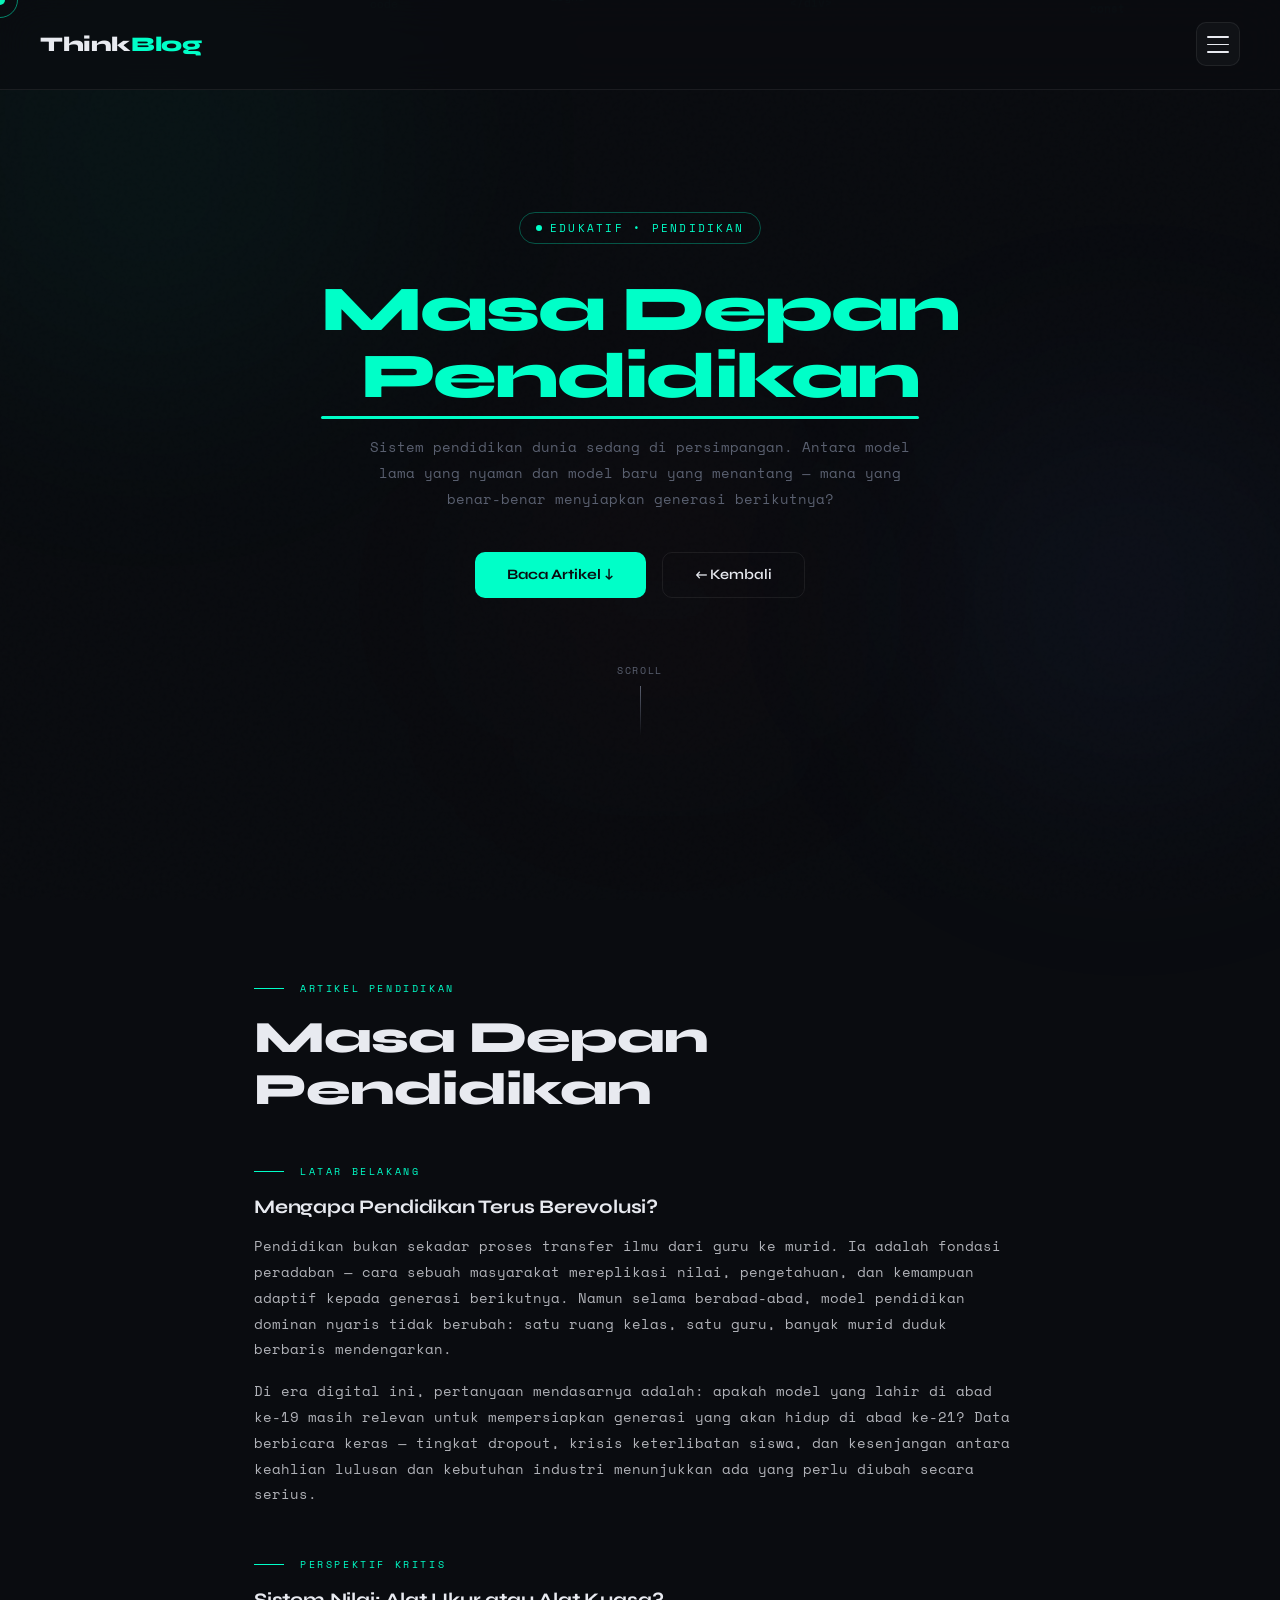
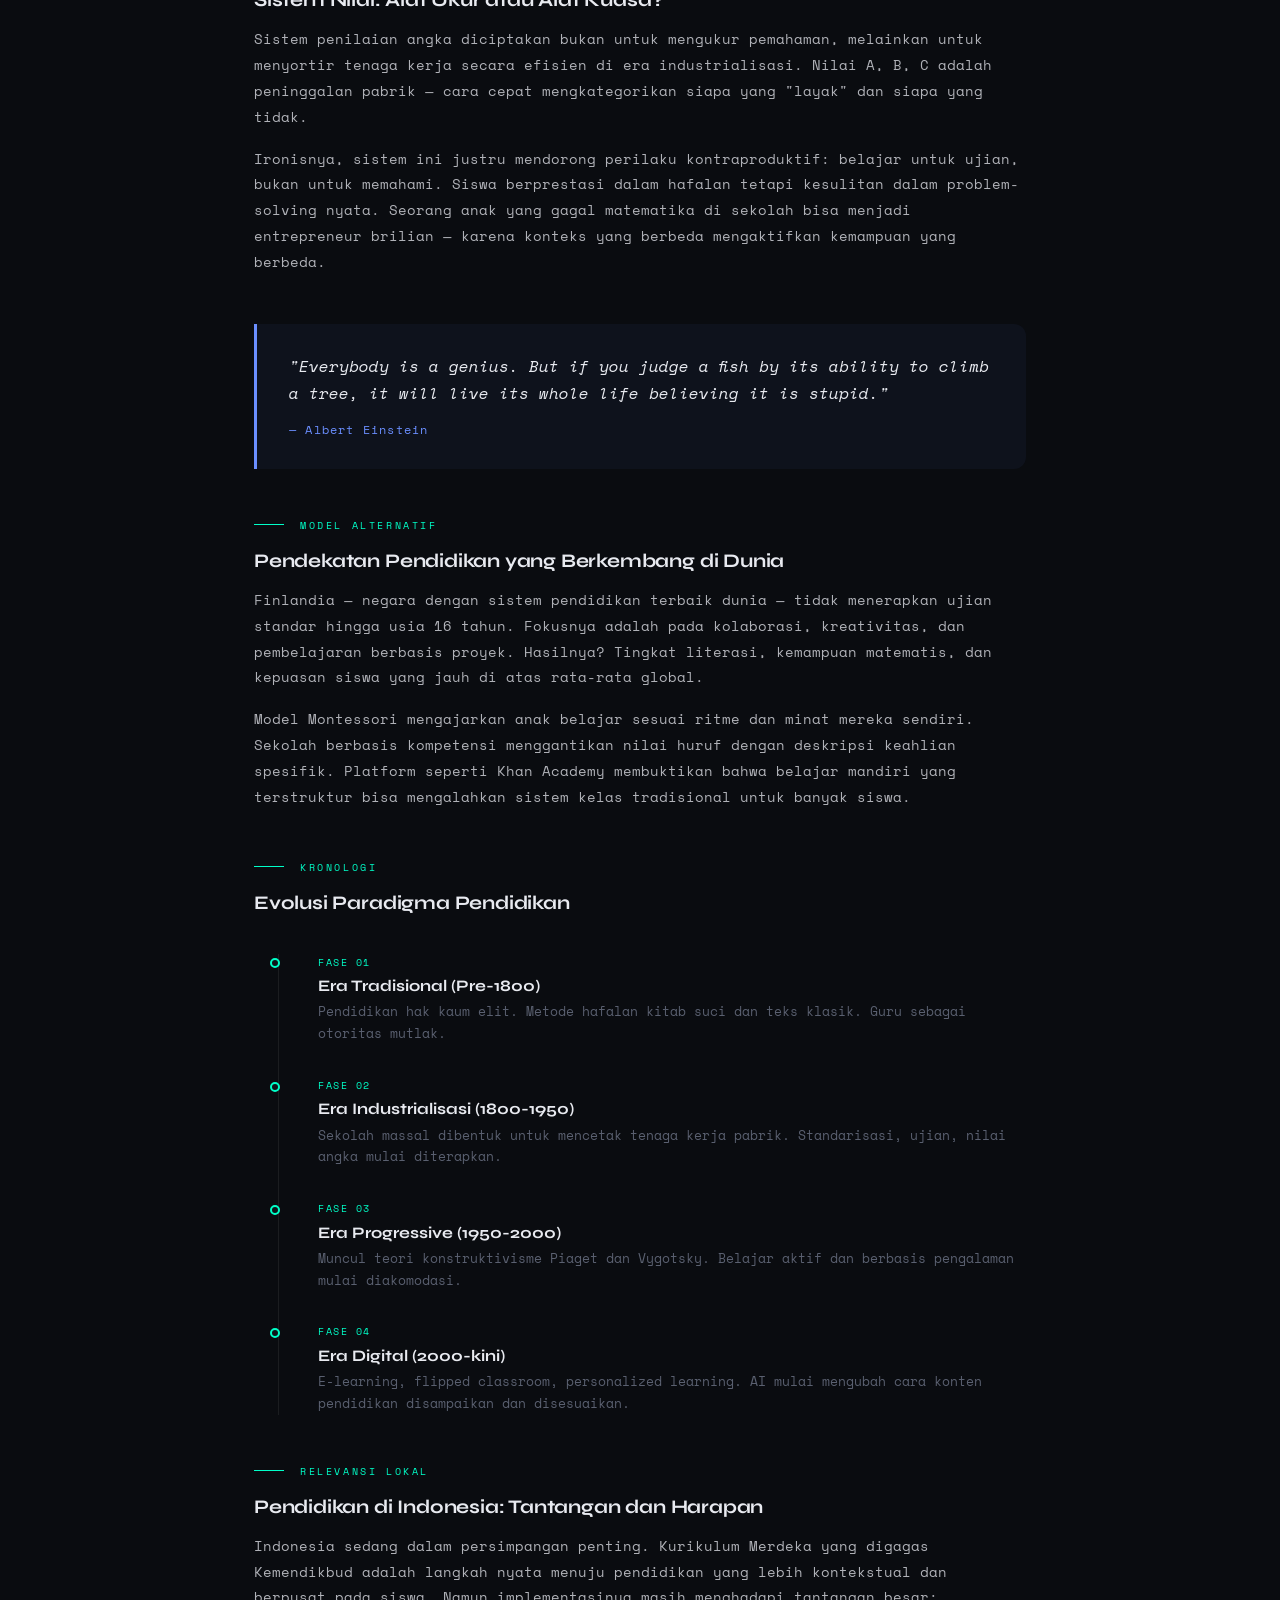
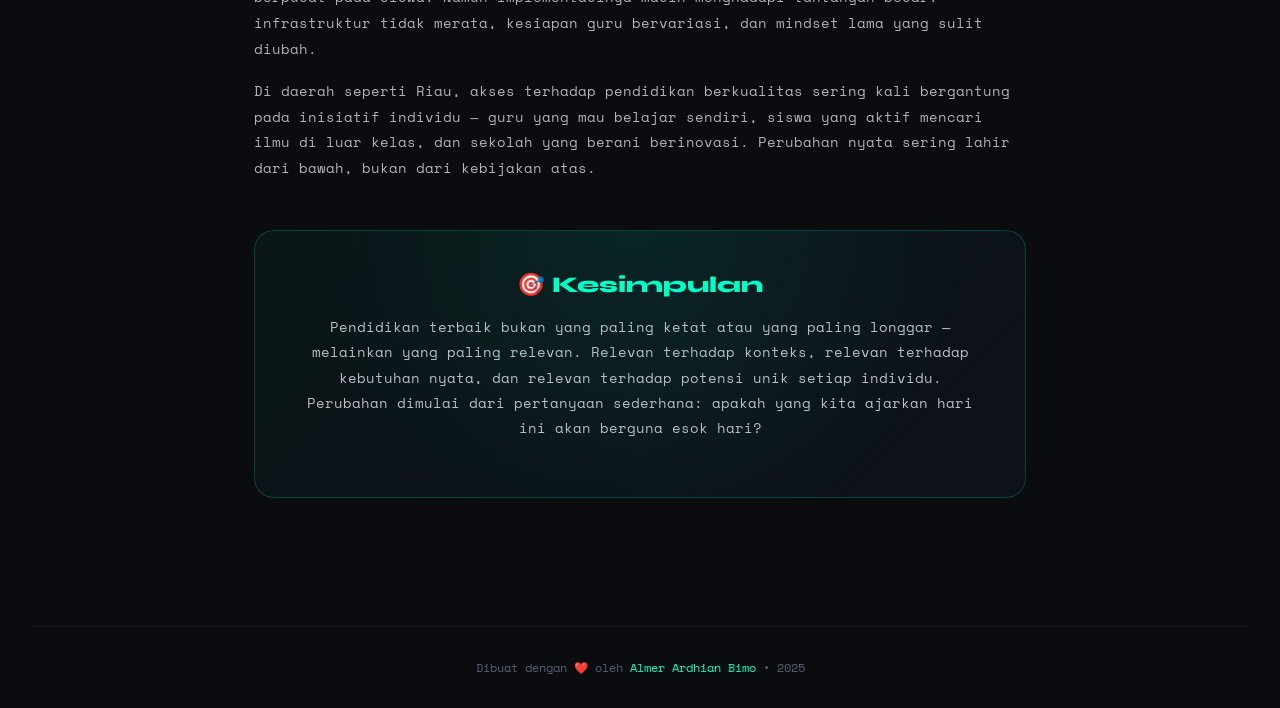
==== artikel-pendidikan.html @ 740869ab "Add files via upload" ====
<!DOCTYPE html>
<html lang="id">
<head>
  <meta charset="UTF-8" />
  <meta name="viewport" content="width=device-width, initial-scale=1.0"/>
  <title>Masa Depan Pendidikan — ThinkBlog</title>
  <link href="https://fonts.googleapis.com/css2?family=Space+Mono:ital,wght@0,400;0,700;1,400&family=Syne:wght@400;600;800&display=swap" rel="stylesheet"/>
  <style>
    /* ===== ROOT ===== */
    *, *::before, *::after { box-sizing: border-box; margin: 0; padding: 0; }

    :root {
      --bg: #0a0c10;
      --surface: #0f1218;
      --glass: rgba(255,255,255,0.03);
      --border: rgba(255,255,255,0.07);
      --accent: #00ffc8;
      --accent2: #ff6b6b;
      --accent3: #6b8fff;
      --text: #e8eaf0;
      --muted: #5a6070;
      --font-display: 'Syne', sans-serif;
      --font-mono: 'Space Mono', monospace;
    }

    html { scroll-behavior: smooth; }

    body {
      background: var(--bg);
      color: var(--text);
      font-family: var(--font-mono);
      min-height: 100vh;
      overflow-x: hidden;
      cursor: none;
    }

    /* ===== CUSTOM CURSOR ===== */
    #cursor {
      width: 10px; height: 10px;
      background: var(--accent);
      border-radius: 50%;
      position: fixed; top: 0; left: 0;
      pointer-events: none; z-index: 9999;
      transform: translate(-50%, -50%);
      transition: transform 0.1s ease, background 0.2s ease;
      mix-blend-mode: difference;
    }
    #cursor-ring {
      width: 36px; height: 36px;
      border: 1.5px solid var(--accent);
      border-radius: 50%;
      position: fixed; top: 0; left: 0;
      pointer-events: none; z-index: 9998;
      transform: translate(-50%, -50%);
      transition: transform 0.18s cubic-bezier(.23,1,.32,1), width 0.3s ease, height 0.3s ease, opacity 0.3s ease;
      opacity: 0.5;
    }
    body:hover #cursor-ring { opacity: 1; }

    /* ===== CODE RAIN CANVAS ===== */
    #codeCanvas {
      position: fixed; top: 0; left: 0;
      width: 100%; height: 100%;
      z-index: 0;
      opacity: 0.13;
      pointer-events: none;
    }

    /* ===== NOISE TEXTURE OVERLAY ===== */
    body::before {
      content: '';
      position: fixed; inset: 0; z-index: 1;
      pointer-events: none;
      background-image: url("data:image/svg+xml,%3Csvg viewBox='0 0 256 256' xmlns='http://www.w3.org/2000/svg'%3E%3Cfilter id='n'%3E%3CfeTurbulence type='fractalNoise' baseFrequency='0.9' numOctaves='4' stitchTiles='stitch'/%3E%3C/filter%3E%3Crect width='100%25' height='100%25' filter='url(%23n)' opacity='0.04'/%3E%3C/svg%3E");
      opacity: 0.4;
    }

    /* ===== GLOW BLOBS ===== */
    .blob {
      position: fixed; border-radius: 50%;
      filter: blur(120px);
      pointer-events: none; z-index: 0;
      animation: blobFloat 12s ease-in-out infinite alternate;
    }
    .blob-1 { width: 500px; height: 500px; background: rgba(0,255,200,0.04); top: -100px; left: -100px; animation-delay: 0s; }
    .blob-2 { width: 400px; height: 400px; background: rgba(107,143,255,0.05); bottom: 100px; right: -50px; animation-delay: -4s; }
    .blob-3 { width: 300px; height: 300px; background: rgba(255,107,107,0.03); top: 50%; left: 40%; animation-delay: -8s; }

    @keyframes blobFloat {
      0% { transform: translate(0,0) scale(1); }
      100% { transform: translate(30px, 40px) scale(1.1); }
    }

    /* ===== NAVBAR ===== */
    nav {
      position: fixed; top: 0; left: 0; right: 0; z-index: 100;
      display: flex; align-items: center; justify-content: space-between;
      padding: 1.4rem 2.5rem;
      background: rgba(10,12,16,0.7);
      backdrop-filter: blur(20px);
      border-bottom: 1px solid var(--border);
      transition: all 0.4s ease;
    }
    nav.scrolled { padding: 1rem 2.5rem; }

    .logo {
      font-family: var(--font-display);
      font-weight: 800;
      font-size: 1.3rem;
      letter-spacing: -0.02em;
      color: var(--text);
      text-decoration: none;
      position: relative;
      z-index: 2;
    }
    .logo span { color: var(--accent); }

    /* ===== HAMBURGER ===== */
    #ham-btn {
      width: 44px; height: 44px;
      display: flex; flex-direction: column;
      justify-content: center; align-items: center; gap: 6px;
      background: var(--glass);
      border: 1px solid var(--border);
      border-radius: 10px;
      cursor: none;
      z-index: 200;
      transition: border-color 0.3s ease, background 0.3s ease;
      position: relative;
    }
    #ham-btn:hover { border-color: var(--accent); background: rgba(0,255,200,0.05); }
    #ham-btn span {
      display: block; width: 22px; height: 1.5px;
      background: var(--text);
      border-radius: 2px;
      transition: all 0.4s cubic-bezier(.23,1,.32,1);
      transform-origin: center;
    }
    #ham-btn.open span:nth-child(1) { transform: translateY(7.5px) rotate(45deg); background: var(--accent); }
    #ham-btn.open span:nth-child(2) { opacity: 0; transform: scaleX(0); }
    #ham-btn.open span:nth-child(3) { transform: translateY(-7.5px) rotate(-45deg); background: var(--accent); }

    /* ===== SLIDE MENU ===== */
    #side-menu {
      position: fixed; top: 0; right: 0;
      width: 300px; height: 100vh;
      background: rgba(10,12,16,0.97);
      backdrop-filter: blur(30px);
      border-left: 1px solid var(--border);
      z-index: 150;
      padding: 6rem 2.5rem 2.5rem;
      display: flex; flex-direction: column; gap: 1rem;
      transform: translateX(110%);
      transition: transform 0.6s cubic-bezier(.23,1,.32,1);
    }
    #side-menu.open { transform: translateX(0); }

    .menu-label {
      font-size: 0.65rem;
      letter-spacing: 0.2em;
      color: var(--muted);
      text-transform: uppercase;
      margin-bottom: 0.5rem;
    }

    .menu-link {
      display: flex; align-items: center; gap: 1rem;
      padding: 1rem 1.2rem;
      background: var(--glass);
      border: 1px solid var(--border);
      border-radius: 12px;
      color: var(--text);
      text-decoration: none;
      font-family: var(--font-display);
      font-weight: 600;
      font-size: 1.05rem;
      transition: all 0.35s cubic-bezier(.23,1,.32,1);
      cursor: none;
    }
    .menu-link:hover {
      border-color: var(--accent);
      color: var(--accent);
      transform: translateX(-6px);
      background: rgba(0,255,200,0.05);
    }
    .menu-link .icon { font-size: 1.3rem; }

    .menu-divider {
      height: 1px; background: var(--border);
      margin: 0.5rem 0;
    }

    /* ===== OVERLAY ===== */
    #overlay {
      position: fixed; inset: 0; z-index: 140;
      background: rgba(0,0,0,0.5);
      backdrop-filter: blur(3px);
      opacity: 0; pointer-events: none;
      transition: opacity 0.4s ease;
    }
    #overlay.show { opacity: 1; pointer-events: all; }

    /* ===== PAGES ===== */
    .page { display: none; position: relative; z-index: 2; }
    .page.active { display: block; }

    /* ===== HERO ===== */
    #home {
      min-height: 100vh;
      display: flex; flex-direction: column;
      padding: 0 2rem;
    }

    .hero {
      display: flex; flex-direction: column;
      align-items: center; justify-content: center;
      min-height: 100vh;
      text-align: center;
      padding: 6rem 1rem 3rem;
    }

    .hero-tag {
      display: inline-flex; align-items: center; gap: 0.5rem;
      font-size: 0.7rem; letter-spacing: 0.2em;
      color: var(--accent);
      text-transform: uppercase;
      border: 1px solid rgba(0,255,200,0.3);
      padding: 0.4rem 1rem; border-radius: 999px;
      margin-bottom: 2rem;
      animation: fadeSlideUp 0.8s cubic-bezier(.23,1,.32,1) both;
    }
    .hero-tag::before {
      content: '';
      width: 6px; height: 6px;
      background: var(--accent);
      border-radius: 50%;
      animation: pulse 1.5s ease-in-out infinite;
    }

    @keyframes pulse {
      0%,100% { transform: scale(1); opacity: 1; }
      50% { transform: scale(1.5); opacity: 0.5; }
    }

    .hero h1 {
      font-family: var(--font-display);
      font-weight: 800;
      font-size: clamp(2.8rem, 7vw, 6rem);
      line-height: 1.05;
      letter-spacing: -0.03em;
      margin-bottom: 1.5rem;
      animation: fadeSlideUp 0.9s cubic-bezier(.23,1,.32,1) 0.1s both;
    }

    .hero h1 .word-skill { color: var(--accent); position: relative; }
    .hero h1 .word-hafal { color: var(--accent2); position: relative; }
    .hero h1 .word-skill::after,
    .hero h1 .word-hafal::after {
      content: '';
      position: absolute; left: 0; bottom: -4px;
      height: 3px; width: 0;
      border-radius: 2px;
      transition: width 1s cubic-bezier(.23,1,.32,1) 1.2s;
    }
    .hero h1 .word-skill::after { background: var(--accent); }
    .hero h1 .word-hafal::after { background: var(--accent2); }
    .hero h1 .word-skill.animate::after,
    .hero h1 .word-hafal.animate::after { width: 100%; }

    .hero p {
      max-width: 560px;
      color: var(--muted);
      line-height: 1.8;
      font-size: 0.9rem;
      margin-bottom: 2.5rem;
      animation: fadeSlideUp 1s cubic-bezier(.23,1,.32,1) 0.2s both;
    }

    .hero-cta {
      display: inline-flex; gap: 1rem; flex-wrap: wrap; justify-content: center;
      animation: fadeSlideUp 1s cubic-bezier(.23,1,.32,1) 0.35s both;
    }

    .btn-primary {
      display: inline-flex; align-items: center; gap: 0.6rem;
      padding: 0.85rem 2rem;
      background: var(--accent); color: #0a0c10;
      font-family: var(--font-display); font-weight: 700;
      font-size: 0.9rem; border-radius: 10px;
      text-decoration: none; cursor: none;
      transition: all 0.35s cubic-bezier(.23,1,.32,1);
      position: relative; overflow: hidden;
    }
    .btn-primary::before {
      content: '';
      position: absolute; inset: 0;
      background: rgba(255,255,255,0.2);
      transform: translateX(-110%) skewX(-15deg);
      transition: transform 0.5s cubic-bezier(.23,1,.32,1);
    }
    .btn-primary:hover::before { transform: translateX(110%) skewX(-15deg); }
    .btn-primary:hover { transform: translateY(-3px); box-shadow: 0 12px 40px rgba(0,255,200,0.3); }

    .btn-ghost {
      display: inline-flex; align-items: center; gap: 0.6rem;
      padding: 0.85rem 2rem;
      border: 1px solid var(--border); color: var(--text);
      font-family: var(--font-display); font-weight: 600;
      font-size: 0.9rem; border-radius: 10px;
      text-decoration: none; cursor: none;
      transition: all 0.35s cubic-bezier(.23,1,.32,1);
    }
    .btn-ghost:hover { border-color: var(--accent); color: var(--accent); transform: translateY(-3px); }

    /* ===== SCROLL INDICATOR ===== */
    .scroll-hint {
      margin-top: 4rem;
      display: flex; flex-direction: column; align-items: center; gap: 0.5rem;
      font-size: 0.65rem; letter-spacing: 0.15em; color: var(--muted);
      text-transform: uppercase;
      animation: fadeSlideUp 1s ease 1s both;
    }
    .scroll-hint .arrow {
      width: 1px; height: 50px;
      background: linear-gradient(to bottom, var(--muted), transparent);
      animation: scrollArrow 1.5s ease-in-out infinite;
    }
    @keyframes scrollArrow {
      0% { transform: scaleY(1) translateY(0); opacity: 1; }
      100% { transform: scaleY(0.5) translateY(20px); opacity: 0; }
    }

    /* ===== SECTION HEADER ===== */
    .section-label {
      display: flex; align-items: center; gap: 1rem;
      font-size: 0.65rem; letter-spacing: 0.25em;
      color: var(--accent); text-transform: uppercase;
      margin-bottom: 1rem;
    }
    .section-label::before {
      content: ''; flex: 0 0 30px; height: 1px;
      background: var(--accent);
    }

    .section-title {
      font-family: var(--font-display);
      font-weight: 800;
      font-size: clamp(1.8rem, 4vw, 2.8rem);
      letter-spacing: -0.02em;
      line-height: 1.15;
      margin-bottom: 1rem;
    }

    /* ===== BLOG CONTENT ===== */
    .content-section {
      max-width: 820px;
      margin: 0 auto;
      padding: 5rem 1.5rem;
    }

    /* ===== COMPARISON CARDS ===== */
    .compare-grid {
      display: grid; grid-template-columns: 1fr 1fr;
      gap: 1.5rem; margin: 3rem 0;
    }
    @media (max-width: 600px) { .compare-grid { grid-template-columns: 1fr; } }

    .compare-card {
      padding: 2rem;
      border: 1px solid var(--border);
      border-radius: 16px;
      background: var(--glass);
      backdrop-filter: blur(10px);
      position: relative;
      overflow: hidden;
      transition: all 0.5s cubic-bezier(.23,1,.32,1);
      opacity: 0; transform: translateY(30px);
    }
    .compare-card.visible { opacity: 1; transform: translateY(0); }
    .compare-card::before {
      content: '';
      position: absolute; top: 0; left: 0; right: 0;
      height: 2px;
    }
    .compare-card.skill-card::before { background: linear-gradient(90deg, var(--accent), transparent); }
    .compare-card.hafal-card::before { background: linear-gradient(90deg, var(--accent2), transparent); }
    .compare-card:hover {
      border-color: rgba(255,255,255,0.12);
      transform: translateY(-6px);
      box-shadow: 0 20px 60px rgba(0,0,0,0.4);
    }

    .card-badge {
      display: inline-block;
      font-size: 0.65rem; letter-spacing: 0.15em;
      text-transform: uppercase;
      padding: 0.3rem 0.8rem; border-radius: 999px;
      margin-bottom: 1.2rem; font-family: var(--font-mono);
    }
    .skill-badge { background: rgba(0,255,200,0.1); color: var(--accent); border: 1px solid rgba(0,255,200,0.2); }
    .hafal-badge { background: rgba(255,107,107,0.1); color: var(--accent2); border: 1px solid rgba(255,107,107,0.2); }

    .card-title {
      font-family: var(--font-display);
      font-weight: 800;
      font-size: 1.5rem;
      margin-bottom: 0.8rem;
      letter-spacing: -0.02em;
    }
    .skill-card .card-title { color: var(--accent); }
    .hafal-card .card-title { color: var(--accent2); }

    .card-desc {
      font-size: 0.82rem;
      line-height: 1.8; color: var(--muted);
      margin-bottom: 1.5rem;
    }

    .card-list { list-style: none; display: flex; flex-direction: column; gap: 0.6rem; }
    .card-list li {
      font-size: 0.8rem; color: var(--text);
      display: flex; align-items: flex-start; gap: 0.7rem;
      padding: 0.5rem 0;
      border-bottom: 1px solid var(--border);
    }
    .card-list li:last-child { border-bottom: none; }
    .card-list li::before {
      content: '▸';
      flex-shrink: 0; margin-top: 0.1em;
    }
    .skill-card .card-list li::before { color: var(--accent); }
    .hafal-card .card-list li::before { color: var(--accent2); }

    /* ===== ARTICLE BLOCKS ===== */
    .article-block {
      margin: 3rem 0;
      opacity: 0; transform: translateY(25px);
      transition: all 0.7s cubic-bezier(.23,1,.32,1);
    }
    .article-block.visible { opacity: 1; transform: translateY(0); }

    .article-block h3 {
      font-family: var(--font-display);
      font-weight: 700; font-size: 1.2rem;
      margin-bottom: 1rem; letter-spacing: -0.01em;
    }

    .article-block p {
      font-size: 0.85rem; line-height: 1.9;
      color: rgba(232,234,240,0.75);
      margin-bottom: 1rem;
    }

    /* ===== QUOTE BLOCK ===== */
    .quote-block {
      padding: 1.8rem 2rem;
      border-left: 3px solid var(--accent3);
      background: rgba(107,143,255,0.05);
      border-radius: 0 12px 12px 0;
      margin: 2rem 0;
      font-style: italic;
      font-size: 1rem;
      line-height: 1.7;
      color: var(--text);
    }
    .quote-block cite {
      display: block; margin-top: 0.8rem;
      font-style: normal; font-size: 0.75rem;
      color: var(--accent3); letter-spacing: 0.1em;
    }

    /* ===== CODE SNIPPET ===== */
    .code-block {
      background: rgba(255,255,255,0.03);
      border: 1px solid var(--border);
      border-radius: 12px;
      padding: 1.5rem;
      font-family: var(--font-mono);
      font-size: 0.78rem;
      line-height: 1.7;
      color: var(--accent);
      margin: 2rem 0;
      overflow-x: auto;
      position: relative;
    }
    .code-block::before {
      content: '// analogi.js';
      display: block; color: var(--muted);
      margin-bottom: 1rem; font-size: 0.7rem;
    }
    .code-kw { color: var(--accent3); }
    .code-str { color: var(--accent2); }
    .code-cm { color: var(--muted); font-style: italic; }

    /* ===== VERDICT ===== */
    .verdict-box {
      padding: 2.5rem;
      border: 1px solid rgba(0,255,200,0.2);
      border-radius: 20px;
      background: linear-gradient(135deg, rgba(0,255,200,0.04), rgba(107,143,255,0.04));
      text-align: center;
      margin: 3rem 0;
      position: relative; overflow: hidden;
    }
    .verdict-box::before {
      content: '';
      position: absolute; inset: 0;
      background: radial-gradient(circle at 50% 0%, rgba(0,255,200,0.08), transparent 70%);
      pointer-events: none;
    }
    .verdict-box .v-title {
      font-family: var(--font-display); font-weight: 800;
      font-size: 1.4rem; color: var(--accent);
      margin-bottom: 1rem;
    }
    .verdict-box p {
      font-size: 0.88rem; line-height: 1.8;
      color: rgba(232,234,240,0.8);
    }

    /* ===== TIMELINE ===== */
    .timeline { margin: 2.5rem 0; position: relative; }
    .timeline::before {
      content: '';
      position: absolute; left: 1.5rem; top: 0; bottom: 0;
      width: 1px; background: var(--border);
    }
    .tl-item {
      padding-left: 4rem; margin-bottom: 2rem;
      position: relative;
      opacity: 0; transform: translateX(-20px);
      transition: all 0.6s cubic-bezier(.23,1,.32,1);
    }
    .tl-item.visible { opacity: 1; transform: translateX(0); }
    .tl-dot {
      position: absolute; left: 1rem; top: 0.3rem;
      width: 10px; height: 10px;
      border-radius: 50%;
      background: var(--surface);
      border: 2px solid var(--accent);
      transition: background 0.3s;
    }
    .tl-item:hover .tl-dot { background: var(--accent); }
    .tl-num {
      font-size: 0.65rem; letter-spacing: 0.15em;
      color: var(--accent); text-transform: uppercase;
      margin-bottom: 0.4rem;
    }
    .tl-label {
      font-family: var(--font-display); font-weight: 700;
      font-size: 1rem; margin-bottom: 0.4rem;
    }
    .tl-desc { font-size: 0.8rem; color: var(--muted); line-height: 1.7; }

    /* ===== ABOUT PAGE ===== */
    #about { min-height: 100vh; position: relative; z-index: 2; }

    .about-wrap {
      max-width: 700px; margin: 0 auto;
      padding: 8rem 1.5rem 5rem;
      display: flex; flex-direction: column; gap: 2.5rem;
    }

    .avatar-ring {
      width: 120px; height: 120px;
      border-radius: 50%;
      border: 2px solid rgba(0,255,200,0.3);
      display: flex; align-items: center; justify-content: center;
      position: relative;
      animation: spinRing 10s linear infinite;
    }
    @keyframes spinRing {
      from { box-shadow: 0 0 0 0 rgba(0,255,200,0.2), 4px 0 0 rgba(0,255,200,0.15); }
      to { box-shadow: 0 0 0 0 rgba(0,255,200,0.2), 4px 0 0 rgba(0,255,200,0.15); }
    }
    .avatar-inner {
      width: 96px; height: 96px;
      border-radius: 50%;
      background: linear-gradient(135deg, rgba(0,255,200,0.15), rgba(107,143,255,0.15));
      border: 1px solid var(--border);
      display: flex; align-items: center; justify-content: center;
      font-size: 2.8rem;
    }

    .profile-card {
      padding: 2.5rem;
      background: var(--glass);
      border: 1px solid var(--border);
      border-radius: 20px;
      backdrop-filter: blur(10px);
    }

    .profile-card h2 {
      font-family: var(--font-display); font-weight: 800;
      font-size: 1.8rem; letter-spacing: -0.02em;
      margin-bottom: 0.3rem;
    }

    .profile-subtitle {
      font-size: 0.75rem; color: var(--accent);
      letter-spacing: 0.15em; text-transform: uppercase;
      margin-bottom: 1.5rem;
    }

    .profile-bio {
      font-size: 0.85rem; line-height: 1.9;
      color: rgba(232,234,240,0.75);
      margin-bottom: 2rem;
    }

    .skills-grid {
      display: flex; flex-wrap: wrap; gap: 0.6rem;
    }
    .skill-tag {
      font-size: 0.7rem; letter-spacing: 0.1em;
      padding: 0.35rem 0.9rem; border-radius: 999px;
      border: 1px solid var(--border);
      color: var(--muted); text-transform: uppercase;
      transition: all 0.3s ease;
    }
    .skill-tag:hover { border-color: var(--accent); color: var(--accent); }

    .social-links {
      display: flex; gap: 1rem; flex-wrap: wrap;
      margin-top: 2rem;
    }
    .social-btn {
      display: inline-flex; align-items: center; gap: 0.5rem;
      padding: 0.6rem 1.2rem;
      background: var(--glass); border: 1px solid var(--border);
      border-radius: 8px; color: var(--text);
      font-size: 0.78rem; text-decoration: none; cursor: none;
      transition: all 0.3s cubic-bezier(.23,1,.32,1);
    }
    .social-btn:hover { border-color: var(--accent); color: var(--accent); transform: translateY(-2px); }

    .stat-row {
      display: grid; grid-template-columns: repeat(3, 1fr); gap: 1rem;
    }
    .stat-box {
      text-align: center; padding: 1.5rem 1rem;
      background: var(--glass); border: 1px solid var(--border);
      border-radius: 14px; transition: all 0.35s ease;
    }
    .stat-box:hover { border-color: var(--accent); transform: translateY(-4px); }
    .stat-num {
      font-family: var(--font-display); font-weight: 800;
      font-size: 1.8rem; color: var(--accent);
      letter-spacing: -0.03em;
    }
    .stat-lbl { font-size: 0.68rem; color: var(--muted); margin-top: 0.3rem; text-transform: uppercase; letter-spacing: 0.1em; }

    /* ===== FOOTER ===== */
    footer {
      position: relative; z-index: 2;
      padding: 2rem;
      text-align: center;
      border-top: 1px solid var(--border);
      font-size: 0.72rem; color: var(--muted);
    }
    footer span { color: var(--accent); }

    /* ===== ANIMATIONS ===== */
    @keyframes fadeSlideUp {
      from { opacity: 0; transform: translateY(30px); }
      to { opacity: 1; transform: translateY(0); }
    }

    /* ===== LOADING SCREEN ===== */
    #loader {
      position: fixed; inset: 0; z-index: 10000;
      background: var(--bg);
      display: flex; align-items: center; justify-content: center;
      flex-direction: column; gap: 1rem;
      transition: opacity 0.6s ease, visibility 0.6s ease;
    }
    #loader.hide { opacity: 0; visibility: hidden; }
    .loader-text {
      font-family: var(--font-display); font-weight: 800;
      font-size: 1.5rem; color: var(--accent);
      animation: loaderPulse 1.2s ease-in-out infinite;
    }
    @keyframes loaderPulse {
      0%,100% { opacity: 1; } 50% { opacity: 0.3; }
    }
    .loader-bar {
      width: 200px; height: 2px;
      background: var(--border); border-radius: 999px;
      overflow: hidden;
    }
    .loader-fill {
      height: 100%; background: var(--accent);
      border-radius: 999px;
      animation: loaderFill 1.6s cubic-bezier(.23,1,.32,1) forwards;
    }
    @keyframes loaderFill {
      from { width: 0; } to { width: 100%; }
    }

    /* ===== RESPONSIVE ===== */
    @media (max-width: 480px) {
      nav { padding: 1rem 1.2rem; }
      .hero h1 { font-size: 2.2rem; }
      .content-section { padding: 3rem 1rem; }
      .compare-grid { gap: 1rem; }
      .stat-row { grid-template-columns: 1fr 1fr; }
    }
  </style>
</head>
<body>

<!-- LOADER -->
<div id="loader">
  <div class="loader-text">ThinkBlog</div>
  <div class="loader-bar"><div class="loader-fill"></div></div>
</div>

<!-- CURSOR -->
<div id="cursor"></div>
<div id="cursor-ring"></div>

<!-- BACKGROUND -->
<canvas id="codeCanvas"></canvas>
<div class="blob blob-1"></div>
<div class="blob blob-2"></div>
<div class="blob blob-3"></div>

<!-- NAV -->
<nav id="navbar">
  <a href="index.html" class="logo">Think<span>Blog</span></a>
  <button id="ham-btn" aria-label="Menu" onclick="toggleMenu()">
    <span></span><span></span><span></span>
  </button>
</nav>

<!-- OVERLAY -->
<div id="overlay" onclick="closeMenu()"></div>

<!-- SIDE MENU -->
<div id="side-menu">
  <div class="menu-label">Navigasi</div>
  <a href="index.html" class="menu-link">
    <span class="icon">🏠</span> Home
  </a>
  <div class="menu-divider"></div>
  <a href="index.html#about" class="menu-link" onclick="closeMenu()">
    <span class="icon">👤</span> Personal
  </a>
  <div class="menu-divider"></div>
  <a href="artikel-pendidikan.html" class="menu-link">
    <span class="icon">📚</span> Artikel Pendidikan
  </a>
  <a href="artikel-sejarah.html" class="menu-link">
    <span class="icon">🏛️</span> Artikel Sejarah
  </a>
</div>

<!-- PAGE WRAPPER (single page, no switcher needed) -->
<div id="home" class="page active">

  <section class="hero">
    <div class="hero-tag">Edukatif • Pendidikan</div>
    <h1 style="font-size:clamp(2rem,5vw,4rem);">
      <span class="word-skill">Masa Depan Pendidikan</span>
    </h1>
    <p>Sistem pendidikan dunia sedang di persimpangan. Antara model lama yang nyaman dan model baru yang menantang — mana yang benar-benar menyiapkan generasi berikutnya?</p>
    <div class="hero-cta">
      <a href="#artikel" class="btn-primary">Baca Artikel ↓</a>
      <a href="index.html" class="btn-ghost">← Kembali</a>
    </div>
    <div class="scroll-hint">
      <span>Scroll</span>
      <div class="arrow"></div>
    </div>
  </section>

  <section id="artikel" class="content-section">
    <div class="section-label">Artikel Pendidikan</div>
    <h2 class="section-title">Masa Depan Pendidikan</h2>

    
    <div class="article-block">
      <div class="section-label">Latar Belakang</div>
      <h3>Mengapa Pendidikan Terus Berevolusi?</h3>
      <p>Pendidikan bukan sekadar proses transfer ilmu dari guru ke murid. Ia adalah fondasi peradaban — cara sebuah masyarakat mereplikasi nilai, pengetahuan, dan kemampuan adaptif kepada generasi berikutnya. Namun selama berabad-abad, model pendidikan dominan nyaris tidak berubah: satu ruang kelas, satu guru, banyak murid duduk berbaris mendengarkan.</p><p>Di era digital ini, pertanyaan mendasarnya adalah: apakah model yang lahir di abad ke-19 masih relevan untuk mempersiapkan generasi yang akan hidup di abad ke-21? Data berbicara keras — tingkat dropout, krisis keterlibatan siswa, dan kesenjangan antara keahlian lulusan dan kebutuhan industri menunjukkan ada yang perlu diubah secara serius.</p>
    </div>
    <div class="article-block">
      <div class="section-label">Perspektif Kritis</div>
      <h3>Sistem Nilai: Alat Ukur atau Alat Kuasa?</h3>
      <p>Sistem penilaian angka diciptakan bukan untuk mengukur pemahaman, melainkan untuk menyortir tenaga kerja secara efisien di era industrialisasi. Nilai A, B, C adalah peninggalan pabrik — cara cepat mengkategorikan siapa yang "layak" dan siapa yang tidak.</p><p>Ironisnya, sistem ini justru mendorong perilaku kontraproduktif: belajar untuk ujian, bukan untuk memahami. Siswa berprestasi dalam hafalan tetapi kesulitan dalam problem-solving nyata. Seorang anak yang gagal matematika di sekolah bisa menjadi entrepreneur brilian — karena konteks yang berbeda mengaktifkan kemampuan yang berbeda.</p>
    </div>
    <div class="quote-block article-block">
      "Everybody is a genius. But if you judge a fish by its ability to climb a tree, it will live its whole life believing it is stupid."
      <cite>— Albert Einstein</cite>
    </div>
    <div class="article-block">
      <div class="section-label">Model Alternatif</div>
      <h3>Pendekatan Pendidikan yang Berkembang di Dunia</h3>
      <p>Finlandia — negara dengan sistem pendidikan terbaik dunia — tidak menerapkan ujian standar hingga usia 16 tahun. Fokusnya adalah pada kolaborasi, kreativitas, dan pembelajaran berbasis proyek. Hasilnya? Tingkat literasi, kemampuan matematis, dan kepuasan siswa yang jauh di atas rata-rata global.</p><p>Model Montessori mengajarkan anak belajar sesuai ritme dan minat mereka sendiri. Sekolah berbasis kompetensi menggantikan nilai huruf dengan deskripsi keahlian spesifik. Platform seperti Khan Academy membuktikan bahwa belajar mandiri yang terstruktur bisa mengalahkan sistem kelas tradisional untuk banyak siswa.</p>
    </div>
    <div class="article-block">
      <div class="section-label">Kronologi</div>
      <h3>Evolusi Paradigma Pendidikan</h3>
      <div class="timeline">
        <div class="tl-item">
          <div class="tl-dot"></div>
          <div class="tl-num">Fase 01</div>
          <div class="tl-label">Era Tradisional (Pre-1800)</div>
          <div class="tl-desc">Pendidikan hak kaum elit. Metode hafalan kitab suci dan teks klasik. Guru sebagai otoritas mutlak.</div>
        </div>
        <div class="tl-item">
          <div class="tl-dot"></div>
          <div class="tl-num">Fase 02</div>
          <div class="tl-label">Era Industrialisasi (1800-1950)</div>
          <div class="tl-desc">Sekolah massal dibentuk untuk mencetak tenaga kerja pabrik. Standarisasi, ujian, nilai angka mulai diterapkan.</div>
        </div>
        <div class="tl-item">
          <div class="tl-dot"></div>
          <div class="tl-num">Fase 03</div>
          <div class="tl-label">Era Progressive (1950-2000)</div>
          <div class="tl-desc">Muncul teori konstruktivisme Piaget dan Vygotsky. Belajar aktif dan berbasis pengalaman mulai diakomodasi.</div>
        </div>
        <div class="tl-item">
          <div class="tl-dot"></div>
          <div class="tl-num">Fase 04</div>
          <div class="tl-label">Era Digital (2000-kini)</div>
          <div class="tl-desc">E-learning, flipped classroom, personalized learning. AI mulai mengubah cara konten pendidikan disampaikan dan disesuaikan.</div>
        </div>
      </div>
    </div>
    <div class="article-block">
      <div class="section-label">Relevansi Lokal</div>
      <h3>Pendidikan di Indonesia: Tantangan dan Harapan</h3>
      <p>Indonesia sedang dalam persimpangan penting. Kurikulum Merdeka yang digagas Kemendikbud adalah langkah nyata menuju pendidikan yang lebih kontekstual dan berpusat pada siswa. Namun implementasinya masih menghadapi tantangan besar: infrastruktur tidak merata, kesiapan guru bervariasi, dan mindset lama yang sulit diubah.</p><p>Di daerah seperti Riau, akses terhadap pendidikan berkualitas sering kali bergantung pada inisiatif individu — guru yang mau belajar sendiri, siswa yang aktif mencari ilmu di luar kelas, dan sekolah yang berani berinovasi. Perubahan nyata sering lahir dari bawah, bukan dari kebijakan atas.</p>
    </div>

    <!-- VERDICT -->
    <div class="verdict-box article-block">
      <div class="v-title">🎯 Kesimpulan</div>
      <p>Pendidikan terbaik bukan yang paling ketat atau yang paling longgar — melainkan yang paling relevan. Relevan terhadap konteks, relevan terhadap kebutuhan nyata, dan relevan terhadap potensi unik setiap individu. Perubahan dimulai dari pertanyaan sederhana: apakah yang kita ajarkan hari ini akan berguna esok hari?</p>
    </div>
  </section>

  <footer>
    <p>Dibuat dengan ❤️ oleh <span>Almer Ardhian Bimo</span> • 2025</p>
  </footer>
</div>

<script>
  /* ===== LOADER ===== */
  window.addEventListener('load', () => {
    setTimeout(() => {
      document.getElementById('loader').classList.add('hide');
      // Trigger underline animations
      setTimeout(() => {
        document.querySelector('.word-skill')?.classList.add('animate');
        document.querySelector('.word-hafal')?.classList.add('animate');
      }, 300);
    }, 1700);
  });

  /* ===== CUSTOM CURSOR ===== */
  const cur = document.getElementById('cursor');
  const ring = document.getElementById('cursor-ring');
  let mx = 0, my = 0, rx = 0, ry = 0;

  document.addEventListener('mousemove', e => {
    mx = e.clientX; my = e.clientY;
    cur.style.left = mx + 'px';
    cur.style.top = my + 'px';
  });

  function lerpCursor() {
    rx += (mx - rx) * 0.12;
    ry += (my - ry) * 0.12;
    ring.style.left = rx + 'px';
    ring.style.top = ry + 'px';
    requestAnimationFrame(lerpCursor);
  }
  lerpCursor();

  document.querySelectorAll('a, button, .compare-card, .menu-link, .social-btn').forEach(el => {
    el.addEventListener('mouseenter', () => {
      ring.style.width = '56px'; ring.style.height = '56px';
      cur.style.transform = 'translate(-50%,-50%) scale(2)';
    });
    el.addEventListener('mouseleave', () => {
      ring.style.width = '36px'; ring.style.height = '36px';
      cur.style.transform = 'translate(-50%,-50%) scale(1)';
    });
  });

  /* ===== CODE RAIN CANVAS ===== */
  const canvas = document.getElementById('codeCanvas');
  const ctx = canvas.getContext('2d');

  function resizeCanvas() {
    canvas.width = window.innerWidth;
    canvas.height = window.innerHeight;
  }
  resizeCanvas();
  window.addEventListener('resize', resizeCanvas);

  const snippets = ['function', 'const', 'let', 'var', 'return', 'if', 'else', 'for',
    'while', 'class', 'import', 'export', 'async', 'await', 'try', '{}', '=>', '[]',
    '<div>', '</div>', 'null', 'true', 'false', '===', '&&', '||', '++', '--',
    'skill', 'learn', 'build', 'think', 'code', '.js', '.css', '01', '10'];

  const cols = [];
  const colCount = Math.floor(window.innerWidth / 60);
  for (let i = 0; i < colCount; i++) {
    cols.push({ x: i * 60 + 10, y: Math.random() * -200, speed: 0.4 + Math.random() * 0.6, word: '' });
  }

  function drawRain() {
    ctx.fillStyle = 'rgba(10,12,16,0.08)';
    ctx.fillRect(0, 0, canvas.width, canvas.height);

    cols.forEach(col => {
      if (!col.word || Math.random() < 0.02) {
        col.word = snippets[Math.floor(Math.random() * snippets.length)];
      }
      ctx.font = '11px "Space Mono", monospace';
      const alpha = 0.3 + Math.random() * 0.4;
      ctx.fillStyle = `rgba(0, 255, 200, ${alpha})`;
      ctx.fillText(col.word, col.x, col.y);
      col.y += col.speed;
      if (col.y > canvas.height + 40) col.y = -20;
    });

    requestAnimationFrame(drawRain);
  }
  drawRain();

  /* ===== NAVBAR SCROLL ===== */
  window.addEventListener('scroll', () => {
    document.getElementById('navbar').classList.toggle('scrolled', window.scrollY > 50);
  });

  /* ===== HAMBURGER / MENU ===== */
  let menuOpen = false;
  function toggleMenu() {
    menuOpen = !menuOpen;
    document.getElementById('ham-btn').classList.toggle('open', menuOpen);
    document.getElementById('side-menu').classList.toggle('open', menuOpen);
    document.getElementById('overlay').classList.toggle('show', menuOpen);
  }
  function closeMenu() {
    menuOpen = false;
    document.getElementById('ham-btn').classList.remove('open');
    document.getElementById('side-menu').classList.remove('open');
    document.getElementById('overlay').classList.remove('show');
  }

  /* ===== PAGE SWITCH ===== */
  function showPage(id, e) {
    if (e) e.preventDefault();
    document.querySelectorAll('.page').forEach(p => p.classList.remove('active'));
    document.getElementById(id).classList.add('active');
    window.scrollTo({ top: 0, behavior: 'smooth' });
    closeMenu();
    // Re-trigger scroll animations for new page
    setTimeout(checkVisible, 100);
  }

  /* ===== SCROLL REVEAL ===== */
  function checkVisible() {
    const items = document.querySelectorAll('.compare-card, .article-block, .tl-item');
    items.forEach((el, i) => {
      const rect = el.getBoundingClientRect();
      if (rect.top < window.innerHeight - 60) {
        setTimeout(() => el.classList.add('visible'), i * 80);
      }
    });
  }
  window.addEventListener('scroll', checkVisible);
  setTimeout(checkVisible, 2000); // after loader

  /* ===== COUNTER ANIMATION for stats ===== */
  function animateNum(el, target, suffix = '') {
    let start = 0;
    const dur = 1500;
    const step = target / (dur / 16);
    const timer = setInterval(() => {
      start += step;
      if (start >= target) { start = target; clearInterval(timer); }
      el.textContent = Math.floor(start) + suffix;
    }, 16);
  }
</script>
</body>
</html>
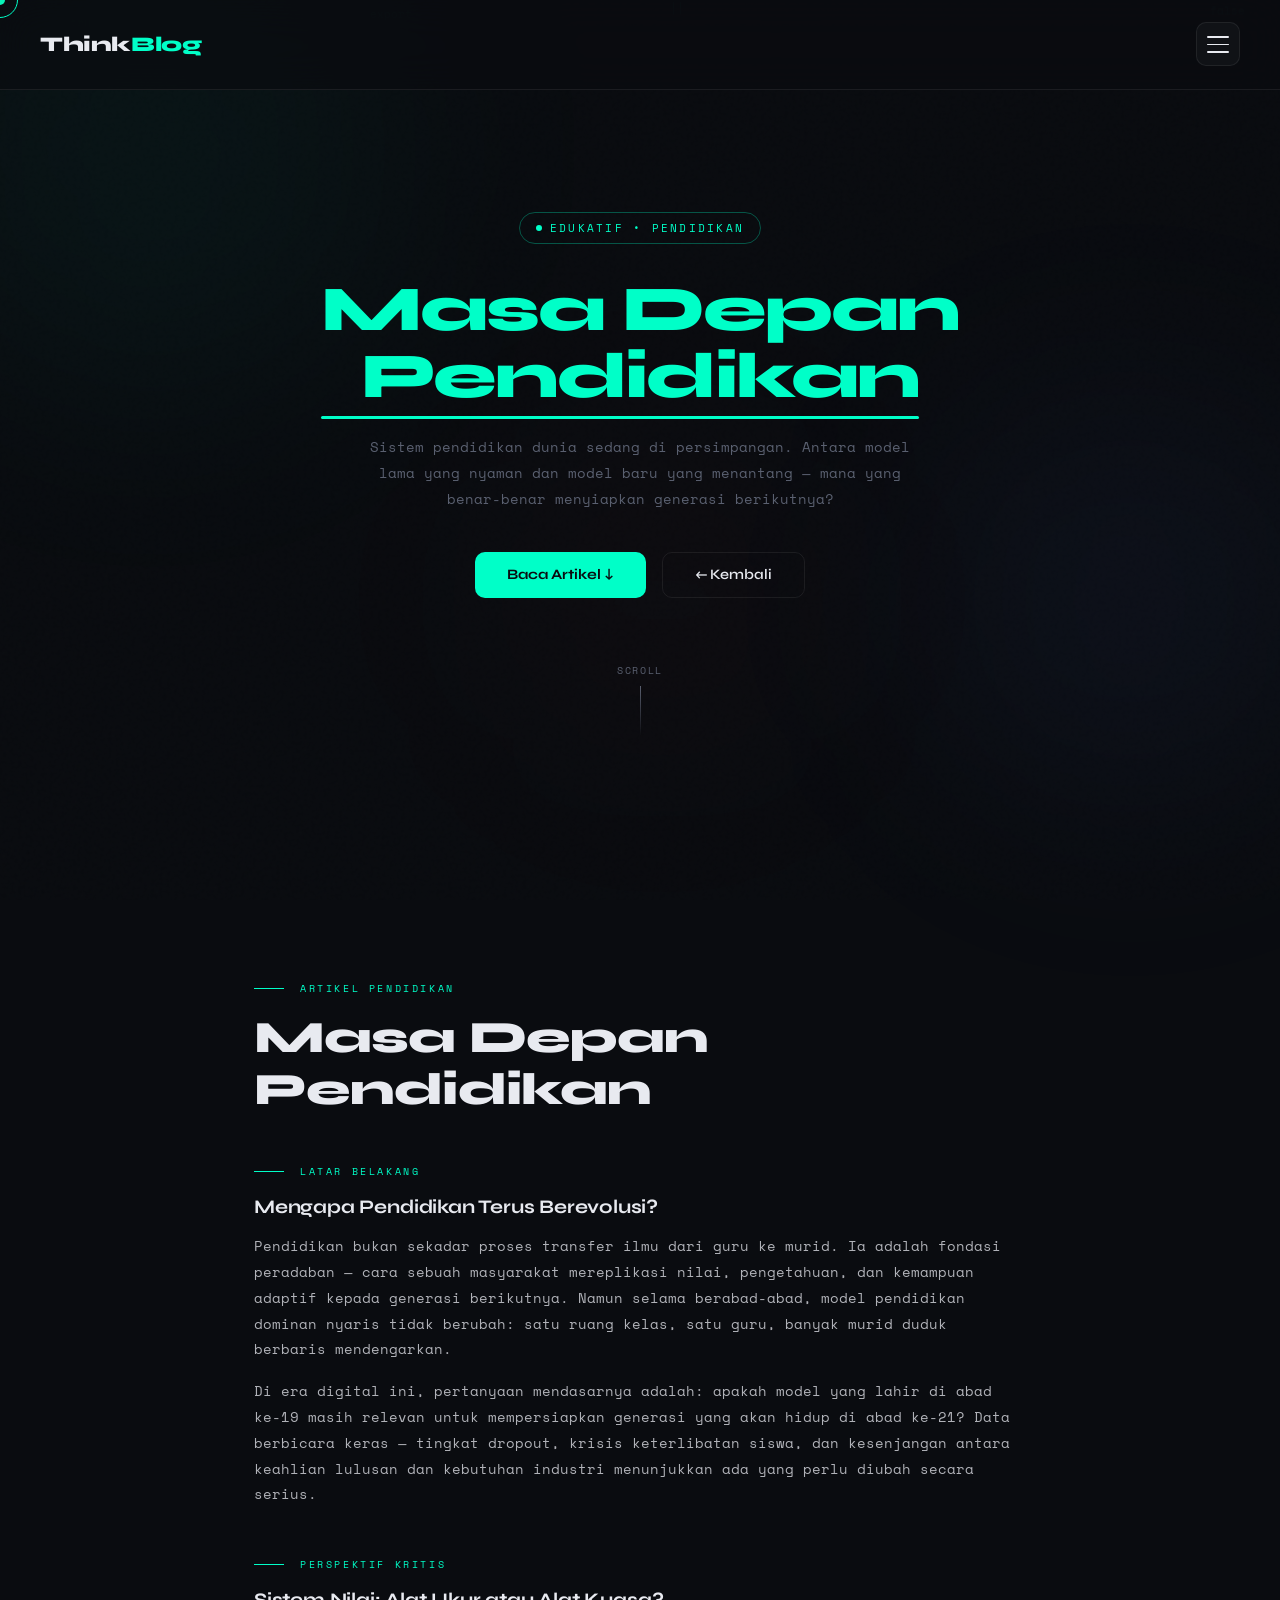
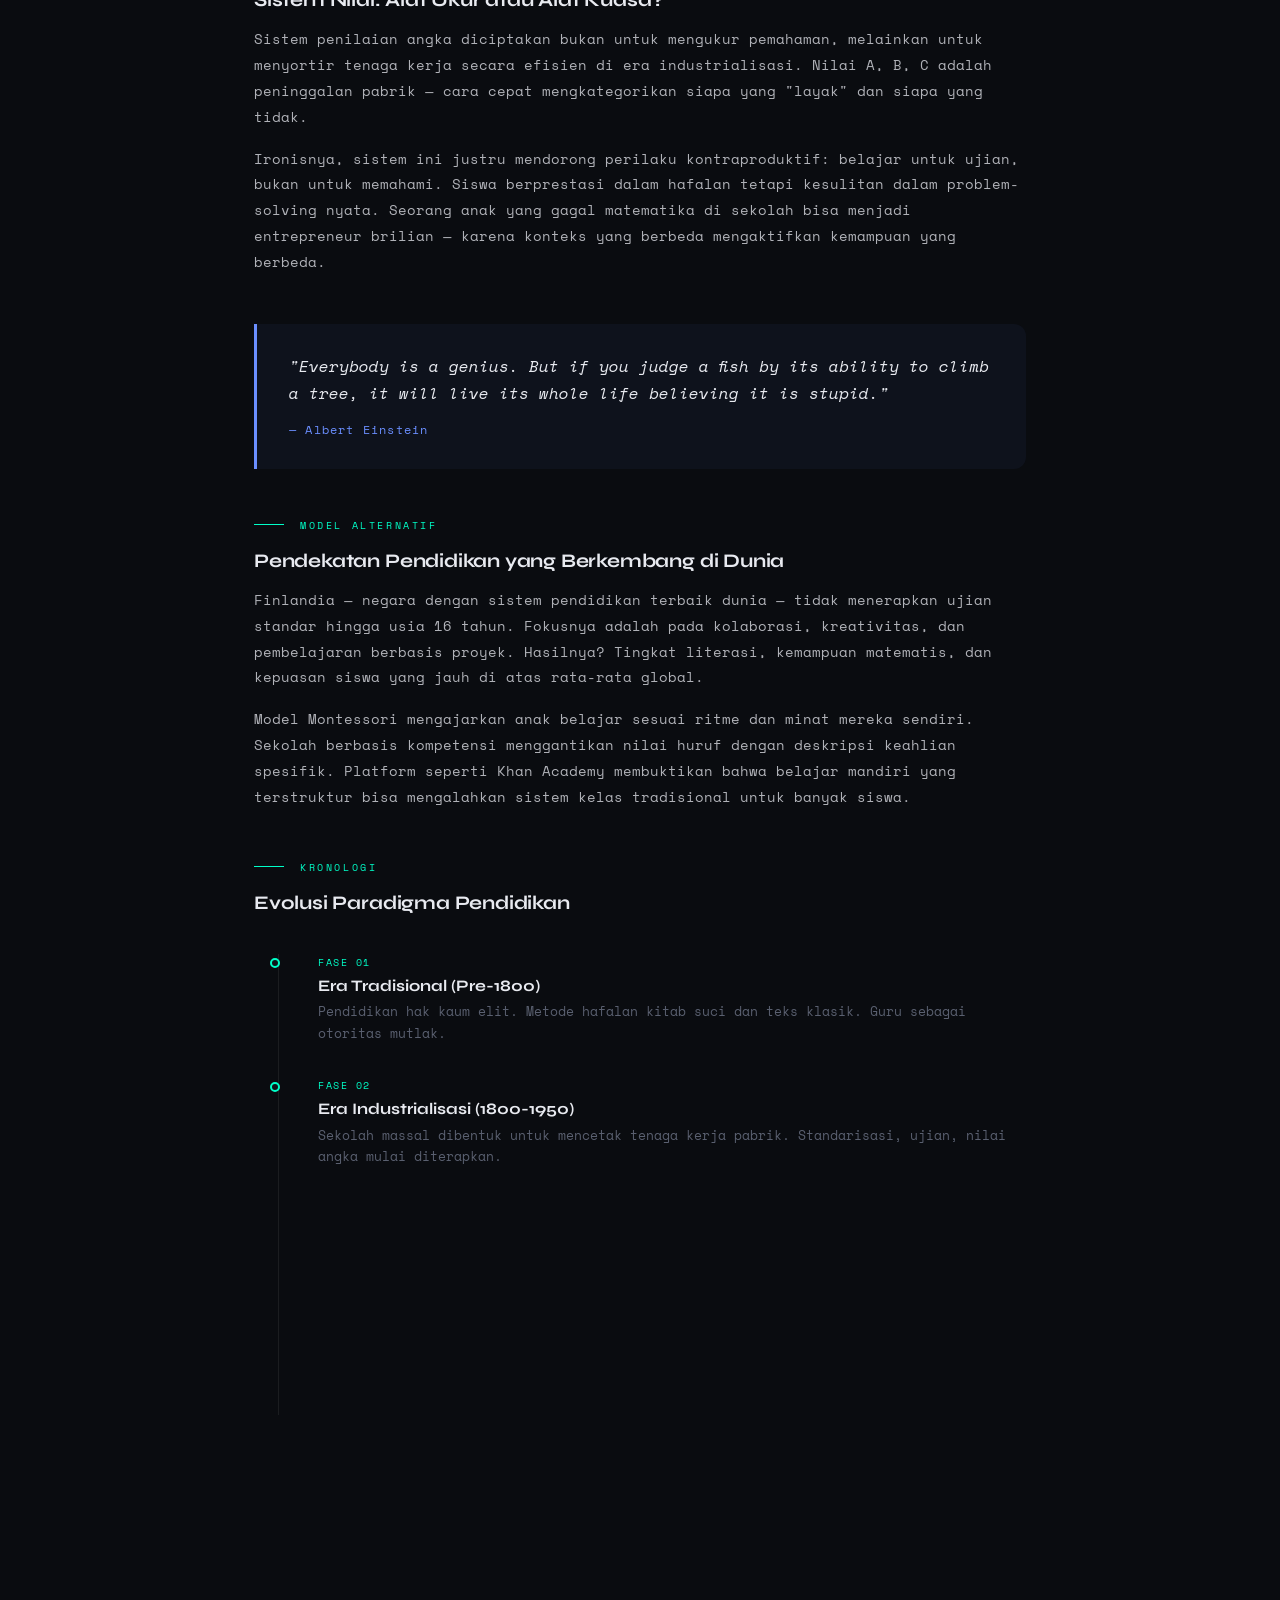
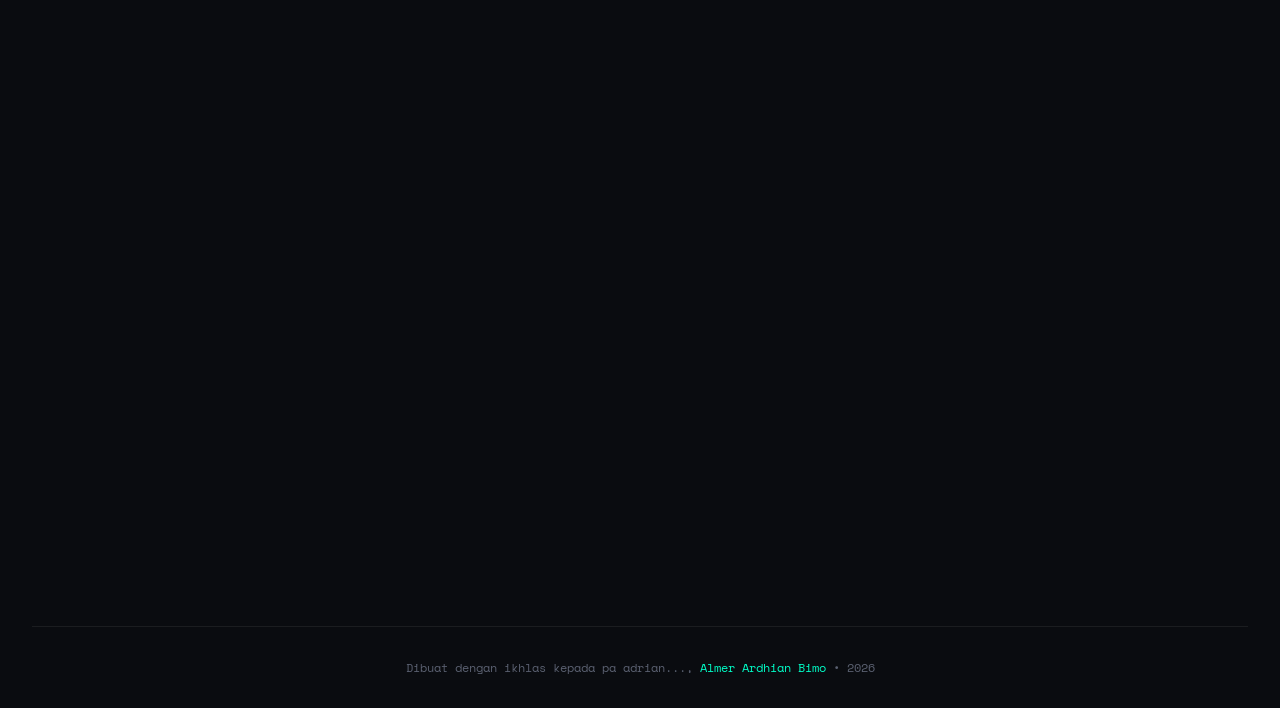
==== commit db8019bb: "Update artikel-pendidikan.html" ====
--- a/artikel-pendidikan.html
+++ b/artikel-pendidikan.html
@@ -842,7 +842,7 @@
   </section>
 
   <footer>
-    <p>Dibuat dengan ❤️ oleh <span>Almer Ardhian Bimo</span> • 2025</p>
+    <p>Dibuat dengan ikhlas kepada pa adrian..., <span>Almer Ardhian Bimo</span> • 2026</p>
   </footer>
 </div>
 
@@ -989,4 +989,4 @@
   }
 </script>
 </body>
-</html>+</html>
